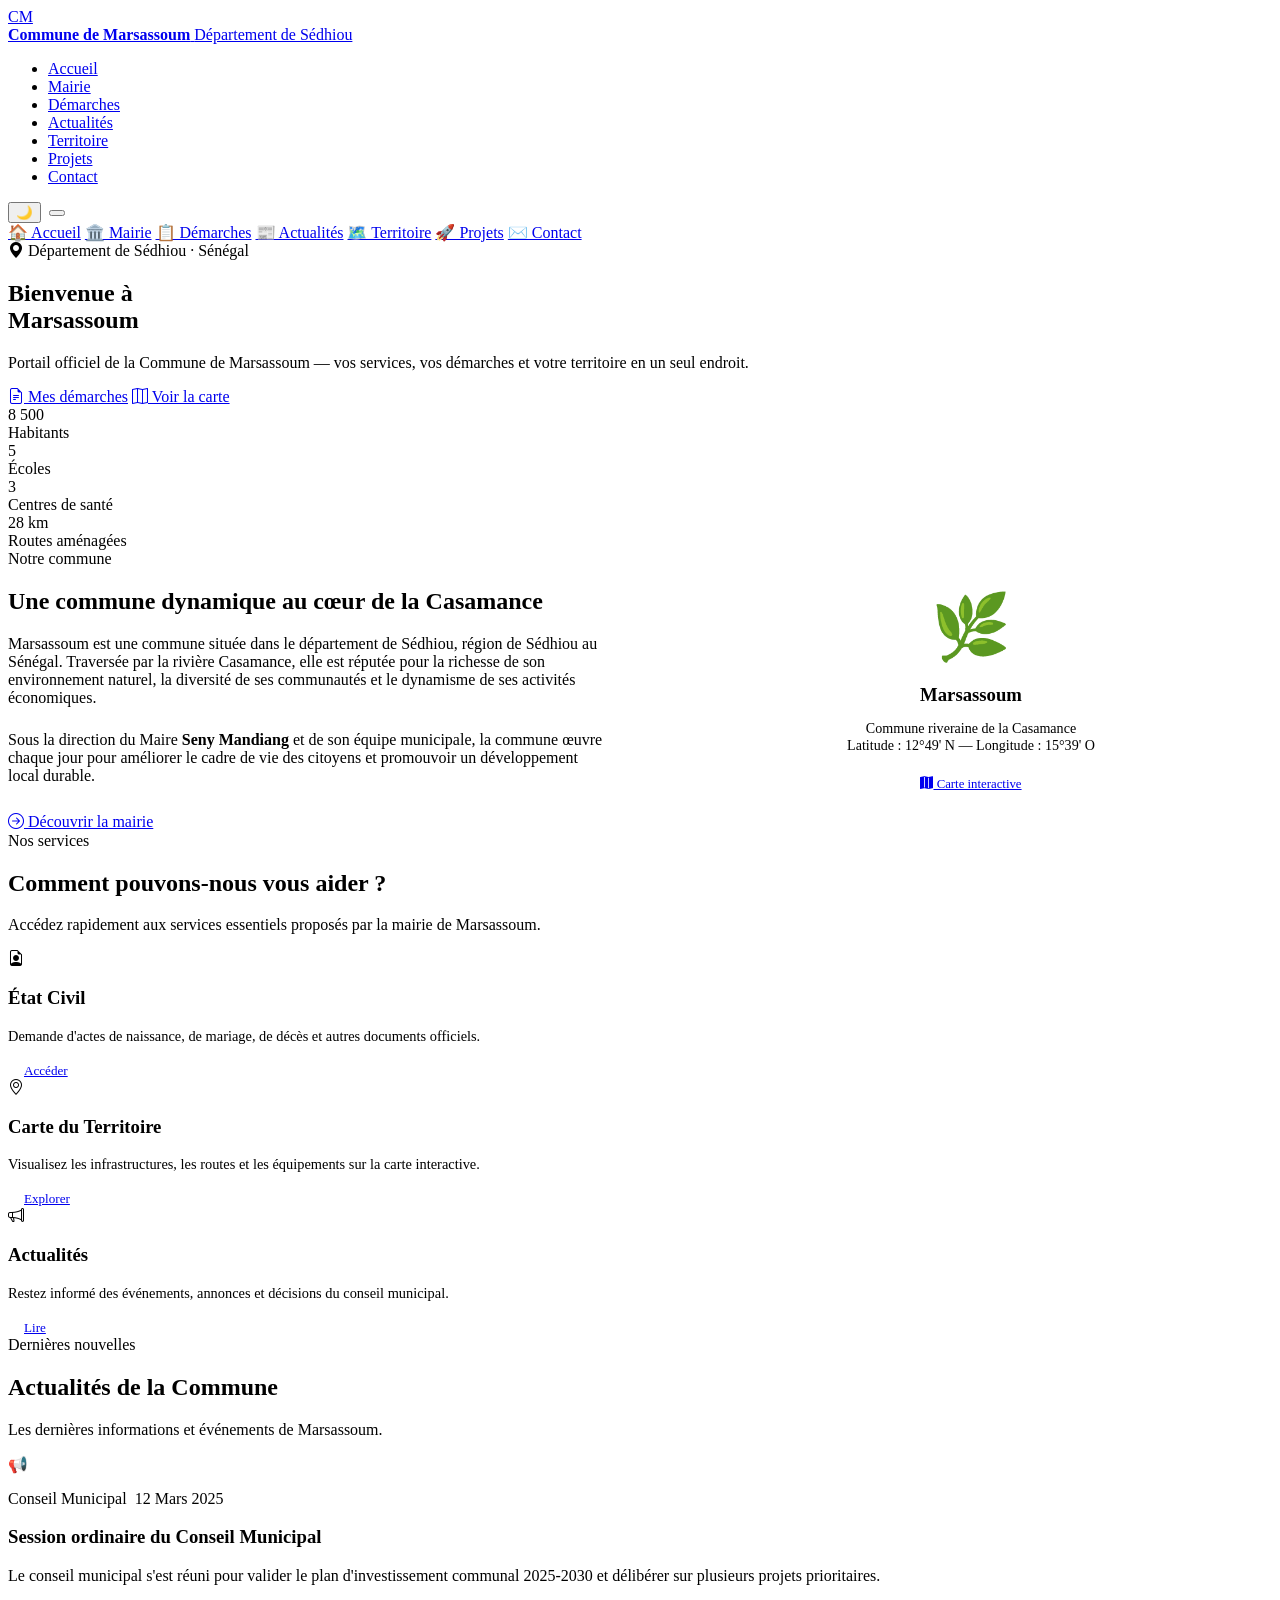
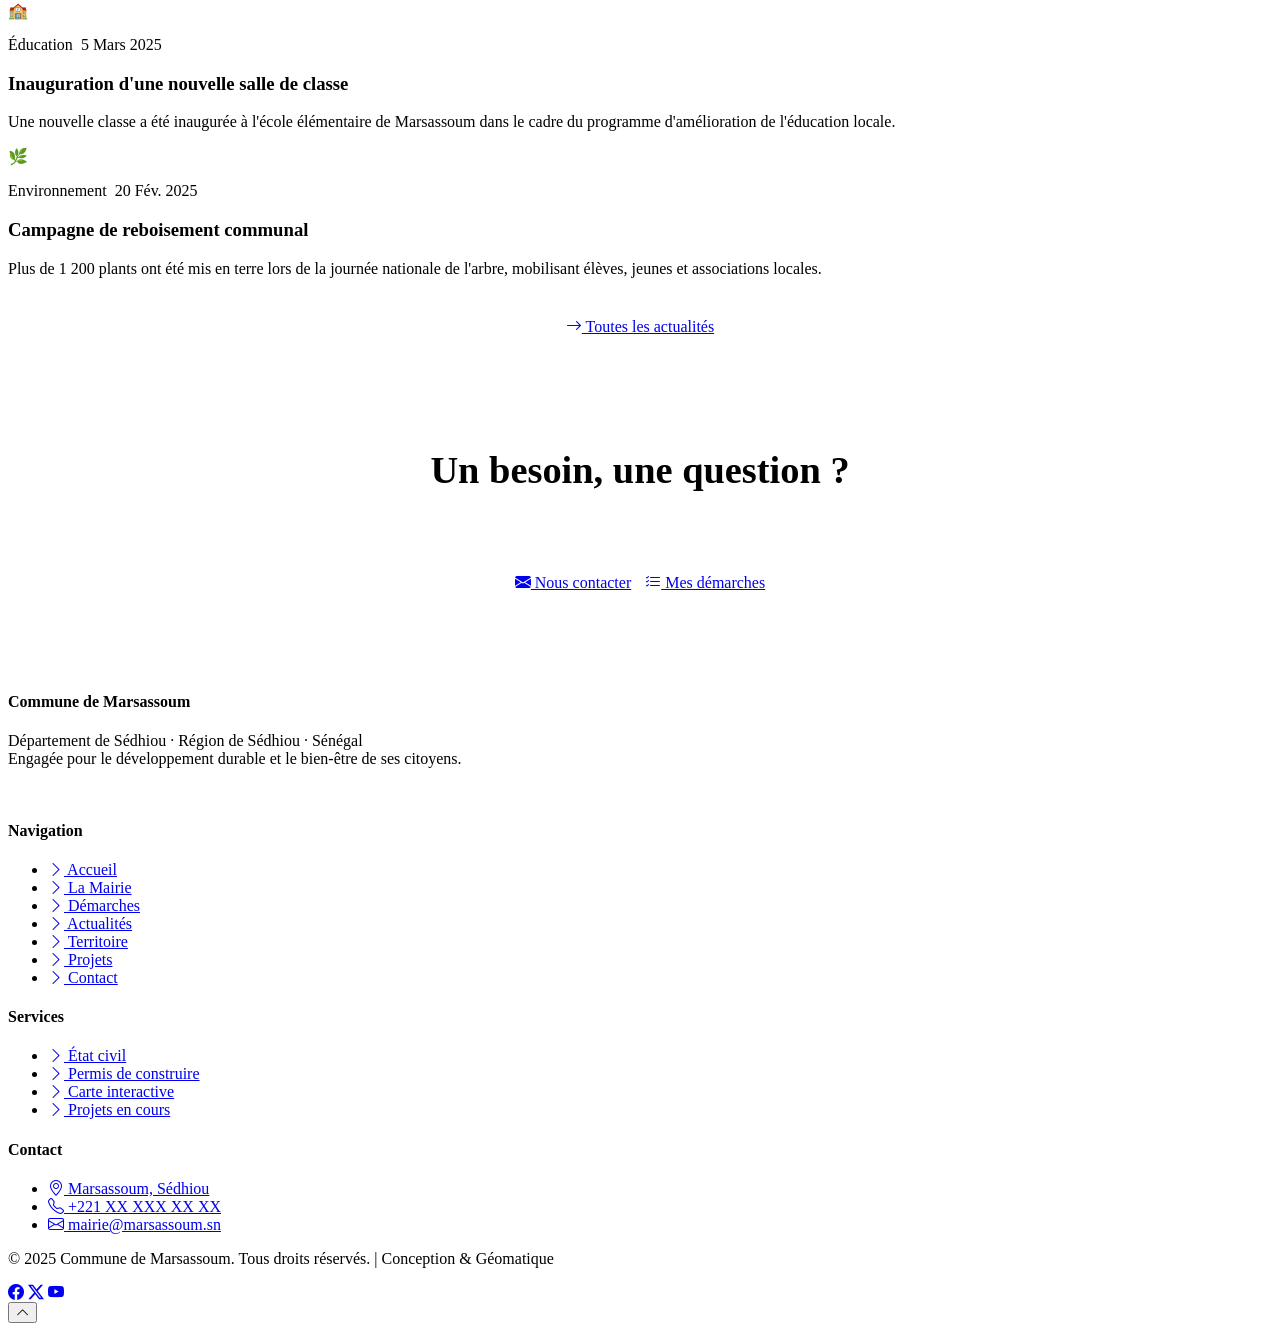
==== index.html @ c5faf65b "Add files via upload" ====
<!DOCTYPE html>
<html lang="fr" data-theme="light">
<head>
  <meta charset="UTF-8" />
  <meta name="viewport" content="width=device-width, initial-scale=1.0" />
  <meta name="description" content="Site officiel de la Commune de Marsassoum — Département de Sédhiou, Sénégal." />
  <title>Accueil — Commune de Marsassoum</title>

  <!-- Google Fonts -->
  <link rel="preconnect" href="https://fonts.googleapis.com" />
  <link rel="preconnect" href="https://fonts.gstatic.com" crossorigin />
  <link href="https://fonts.googleapis.com/css2?family=Playfair+Display:wght@400;700&family=Raleway:wght@400;600;700&family=Source+Serif+4:wght@400;600&display=swap" rel="stylesheet" />

  <!-- Bootstrap Icons -->
  <link href="https://cdn.jsdelivr.net/npm/bootstrap-icons@1.11.3/font/bootstrap-icons.min.css" rel="stylesheet" />

  <!-- Style principal -->
  <link rel="stylesheet" href="css/style.css" />
</head>
<body>

  <!-- ═══════════════ NAVBAR ═══════════════ -->
  <nav id="navbar">
    <div class="nav-inner">
      <!-- Logo -->
      <a href="index.html" class="nav-logo">
        <div class="logo-badge">CM</div>
        <div class="logo-text">
          <strong>Commune de Marsassoum</strong>
          <span>Département de Sédhiou</span>
        </div>
      </a>

      <!-- Liens desktop -->
      <ul class="nav-links">
        <li><a href="index.html">Accueil</a></li>
        <li><a href="mairie.html">Mairie</a></li>
        <li><a href="demarches.html">Démarches</a></li>
        <li><a href="actualites.html">Actualités</a></li>
        <li><a href="territoire.html">Territoire</a></li>
        <li><a href="projets.html">Projets</a></li>
        <li><a href="contact.html">Contact</a></li>
      </ul>

      <!-- Bouton dark mode + hamburger -->
      <div style="display:flex;align-items:center;gap:8px;">
        <button class="btn-darkmode" id="btn-darkmode" onclick="toggleDarkMode()" title="Mode sombre / clair">🌙</button>
        <button class="btn-hamburger" id="btn-hamburger" aria-label="Menu">
          <span></span><span></span><span></span>
        </button>
      </div>
    </div>

    <!-- Menu mobile -->
    <div class="nav-mobile" id="nav-mobile">
      <a href="index.html">🏠 Accueil</a>
      <a href="mairie.html">🏛️ Mairie</a>
      <a href="demarches.html">📋 Démarches</a>
      <a href="actualites.html">📰 Actualités</a>
      <a href="territoire.html">🗺️ Territoire</a>
      <a href="projets.html">🚀 Projets</a>
      <a href="contact.html">✉️ Contact</a>
    </div>
  </nav>
  <!-- ═══════════ FIN NAVBAR ═══════════ -->

  <main class="page-content">

    <!-- ═══════════════ HERO ═══════════════ -->
    <section class="hero">
      <div class="hero-bg"></div>
      <div class="hero-pattern"></div>
      <div class="hero-content container">
        <div class="hero-badge">
          <i class="bi bi-geo-alt-fill"></i> Département de Sédhiou · Sénégal
        </div>
        <h1>Bienvenue à<br>Marsassoum</h1>
        <p class="hero-subtitle">
          Portail officiel de la Commune de Marsassoum — vos services, vos démarches et votre territoire en un seul endroit.
        </p>
        <div class="hero-btns">
          <a href="demarches.html" class="btn-primary"><i class="bi bi-file-earmark-text"></i> Mes démarches</a>
          <a href="territoire.html" class="btn-secondary"><i class="bi bi-map"></i> Voir la carte</a>
        </div>
      </div>
    </section>

    <!-- ═══════════════ STATISTIQUES ═══════════════ -->
    <section class="section">
      <div class="container">
        <div class="grid-4">
          <div class="stat-bloc fade-in" data-delay="0">
            <div class="chiffre" data-cible="8500" data-suffix="">8 500</div>
            <div class="label">Habitants</div>
          </div>
          <div class="stat-bloc fade-in" data-delay="100">
            <div class="chiffre" data-cible="5" data-suffix="">5</div>
            <div class="label">Écoles</div>
          </div>
          <div class="stat-bloc fade-in" data-delay="200">
            <div class="chiffre" data-cible="3" data-suffix="">3</div>
            <div class="label">Centres de santé</div>
          </div>
          <div class="stat-bloc fade-in" data-delay="300">
            <div class="chiffre" data-cible="28" data-suffix=" km">28 km</div>
            <div class="label">Routes aménagées</div>
          </div>
        </div>
      </div>
    </section>

    <!-- ═══════════════ PRÉSENTATION ═══════════════ -->
    <section class="section section-alt">
      <div class="container">
        <div style="display:grid;grid-template-columns:1fr 1fr;gap:60px;align-items:center;">
          <div class="fade-left">
            <span class="section-eyebrow">Notre commune</span>
            <h2>Une commune dynamique au cœur de la Casamance</h2>
            <p style="color:var(--texte-secondaire);margin:16px 0 24px;">
              Marsassoum est une commune située dans le département de Sédhiou, région de Sédhiou au Sénégal. 
              Traversée par la rivière Casamance, elle est réputée pour la richesse de son environnement naturel, 
              la diversité de ses communautés et le dynamisme de ses activités économiques.
            </p>
            <p style="color:var(--texte-secondaire);margin-bottom:28px;">
              Sous la direction du Maire <strong>Seny Mandiang</strong> et de son équipe municipale, 
              la commune œuvre chaque jour pour améliorer le cadre de vie des citoyens et promouvoir un développement local durable.
            </p>
            <a href="mairie.html" class="btn-vert"><i class="bi bi-arrow-right-circle"></i> Découvrir la mairie</a>
          </div>
          <div class="fade-right">
            <!-- Carte visuelle stylisée -->
            <div style="
              background: linear-gradient(135deg, var(--bleu-clair) 0%, var(--vert-clair) 100%);
              border-radius: 20px;
              padding: 40px;
              text-align: center;
              border: 1px solid var(--border-color);
              box-shadow: var(--ombre-carte);
            ">
              <div style="font-size:4rem;margin-bottom:16px;">🌿</div>
              <h3 style="color:var(--bleu-primaire);margin-bottom:8px;">Marsassoum</h3>
              <p style="font-size:.88rem;color:var(--texte-secondaire);margin-bottom:20px;">
                Commune riveraine de la Casamance<br>
                Latitude : 12°49' N — Longitude : 15°39' O
              </p>
              <a href="territoire.html" class="btn-primary" style="font-size:.8rem;padding:9px 18px;">
                <i class="bi bi-map-fill"></i> Carte interactive
              </a>
            </div>
          </div>
        </div>
      </div>
    </section>

    <!-- ═══════════════ SERVICES ═══════════════ -->
    <section class="section">
      <div class="container">
        <div class="section-header fade-in">
          <span class="section-eyebrow">Nos services</span>
          <h2>Comment pouvons-nous vous aider ?</h2>
          <p>Accédez rapidement aux services essentiels proposés par la mairie de Marsassoum.</p>
        </div>

        <div class="grid-3">
          <div class="card fade-in" data-delay="0">
            <div class="card-body">
              <div class="card-icon bleu"><i class="bi bi-file-earmark-person"></i></div>
              <h3>État Civil</h3>
              <p style="color:var(--texte-secondaire);margin:10px 0 16px;font-size:.9rem;">
                Demande d'actes de naissance, de mariage, de décès et autres documents officiels.
              </p>
              <a href="demarches.html" class="btn-vert" style="font-size:.82rem;padding:8px 16px;">Accéder</a>
            </div>
          </div>

          <div class="card fade-in" data-delay="100">
            <div class="card-body">
              <div class="card-icon vert"><i class="bi bi-geo-alt"></i></div>
              <h3>Carte du Territoire</h3>
              <p style="color:var(--texte-secondaire);margin:10px 0 16px;font-size:.9rem;">
                Visualisez les infrastructures, les routes et les équipements sur la carte interactive.
              </p>
              <a href="territoire.html" class="btn-vert" style="font-size:.82rem;padding:8px 16px;">Explorer</a>
            </div>
          </div>

          <div class="card fade-in" data-delay="200">
            <div class="card-body">
              <div class="card-icon or"><i class="bi bi-megaphone"></i></div>
              <h3>Actualités</h3>
              <p style="color:var(--texte-secondaire);margin:10px 0 16px;font-size:.9rem;">
                Restez informé des événements, annonces et décisions du conseil municipal.
              </p>
              <a href="actualites.html" class="btn-vert" style="font-size:.82rem;padding:8px 16px;">Lire</a>
            </div>
          </div>
        </div>
      </div>
    </section>

    <!-- ═══════════════ ACTUALITÉS RÉCENTES ═══════════════ -->
    <section class="section section-alt">
      <div class="container">
        <div class="section-header fade-in">
          <span class="section-eyebrow">Dernières nouvelles</span>
          <h2>Actualités de la Commune</h2>
          <p>Les dernières informations et événements de Marsassoum.</p>
        </div>

        <div class="grid-3">
          <!-- Carte actu 1 -->
          <div class="card actu-card fade-in" data-delay="0">
            <div class="actu-img-placeholder">📢</div>
            <div class="card-body">
              <p class="actu-meta"><span>Conseil Municipal</span> &nbsp;12 Mars 2025</p>
              <h3>Session ordinaire du Conseil Municipal</h3>
              <p>Le conseil municipal s'est réuni pour valider le plan d'investissement communal 2025-2030 et délibérer sur plusieurs projets prioritaires.</p>
            </div>
          </div>

          <!-- Carte actu 2 -->
          <div class="card actu-card fade-in" data-delay="100">
            <div class="actu-img-placeholder">🏫</div>
            <div class="card-body">
              <p class="actu-meta"><span>Éducation</span> &nbsp;5 Mars 2025</p>
              <h3>Inauguration d'une nouvelle salle de classe</h3>
              <p>Une nouvelle classe a été inaugurée à l'école élémentaire de Marsassoum dans le cadre du programme d'amélioration de l'éducation locale.</p>
            </div>
          </div>

          <!-- Carte actu 3 -->
          <div class="card actu-card fade-in" data-delay="200">
            <div class="actu-img-placeholder">🌿</div>
            <div class="card-body">
              <p class="actu-meta"><span>Environnement</span> &nbsp;20 Fév. 2025</p>
              <h3>Campagne de reboisement communal</h3>
              <p>Plus de 1 200 plants ont été mis en terre lors de la journée nationale de l'arbre, mobilisant élèves, jeunes et associations locales.</p>
            </div>
          </div>
        </div>

        <div style="text-align:center;margin-top:40px;">
          <a href="actualites.html" class="btn-primary"><i class="bi bi-arrow-right"></i> Toutes les actualités</a>
        </div>
      </div>
    </section>

    <!-- ═══════════════ APPEL À L'ACTION ═══════════════ -->
    <section class="section" style="background:linear-gradient(135deg,var(--bleu-primaire),var(--bleu-secondaire));color:var(--blanc);padding:80px 0;">
      <div class="container" style="text-align:center;">
        <div class="fade-in">
          <h2 style="color:var(--blanc);font-size:clamp(1.6rem,3vw,2.4rem);margin-bottom:14px;">Un besoin, une question ?</h2>
          <p style="color:rgba(255,255,255,.8);max-width:520px;margin:0 auto 32px;">
            Notre équipe municipale est disponible pour répondre à vos questions et vous accompagner dans vos démarches.
          </p>
          <div style="display:flex;gap:14px;justify-content:center;flex-wrap:wrap;">
            <a href="contact.html" class="btn-primary"><i class="bi bi-envelope-fill"></i> Nous contacter</a>
            <a href="demarches.html" class="btn-secondary"><i class="bi bi-list-check"></i> Mes démarches</a>
          </div>
        </div>
      </div>
    </section>

  </main>

  <!-- ═══════════════ FOOTER ═══════════════ -->
  <footer>
    <div class="container">
      <div class="footer-grid">
        <div class="footer-col">
          <h4>Commune de Marsassoum</h4>
          <p>Département de Sédhiou · Région de Sédhiou · Sénégal<br>
          Engagée pour le développement durable et le bien-être de ses citoyens.</p>
          <div style="margin-top:16px;">
            <p style="font-size:.82rem;color:rgba(255,255,255,.5);">Maire : Seny Mandiang</p>
          </div>
        </div>
        <div class="footer-col">
          <h4>Navigation</h4>
          <ul>
            <li><a href="index.html"><i class="bi bi-chevron-right"></i> Accueil</a></li>
            <li><a href="mairie.html"><i class="bi bi-chevron-right"></i> La Mairie</a></li>
            <li><a href="demarches.html"><i class="bi bi-chevron-right"></i> Démarches</a></li>
            <li><a href="actualites.html"><i class="bi bi-chevron-right"></i> Actualités</a></li>
            <li><a href="territoire.html"><i class="bi bi-chevron-right"></i> Territoire</a></li>
            <li><a href="projets.html"><i class="bi bi-chevron-right"></i> Projets</a></li>
            <li><a href="contact.html"><i class="bi bi-chevron-right"></i> Contact</a></li>
          </ul>
        </div>
        <div class="footer-col">
          <h4>Services</h4>
          <ul>
            <li><a href="demarches.html"><i class="bi bi-chevron-right"></i> État civil</a></li>
            <li><a href="demarches.html"><i class="bi bi-chevron-right"></i> Permis de construire</a></li>
            <li><a href="territoire.html"><i class="bi bi-chevron-right"></i> Carte interactive</a></li>
            <li><a href="projets.html"><i class="bi bi-chevron-right"></i> Projets en cours</a></li>
          </ul>
        </div>
        <div class="footer-col">
          <h4>Contact</h4>
          <ul>
            <li><a href="#"><i class="bi bi-geo-alt"></i> Marsassoum, Sédhiou</a></li>
            <li><a href="tel:+221000000000"><i class="bi bi-telephone"></i> +221 XX XXX XX XX</a></li>
            <li><a href="mailto:mairie@marsassoum.sn"><i class="bi bi-envelope"></i> mairie@marsassoum.sn</a></li>
          </ul>
        </div>
      </div>

      <div class="footer-bottom">
        <p>© 2025 Commune de Marsassoum. Tous droits réservés. | Conception & Géomatique</p>
        <div class="footer-socials">
          <a href="#" title="Facebook"><i class="bi bi-facebook"></i></a>
          <a href="#" title="Twitter"><i class="bi bi-twitter-x"></i></a>
          <a href="#" title="YouTube"><i class="bi bi-youtube"></i></a>
        </div>
      </div>
    </div>
  </footer>

  <!-- Bouton retour en haut -->
  <button id="btn-top" title="Retour en haut">
    <i class="bi bi-chevron-up"></i>
  </button>

  <!-- Script principal -->
  <script src="js/script.js"></script>
</body>
</html>
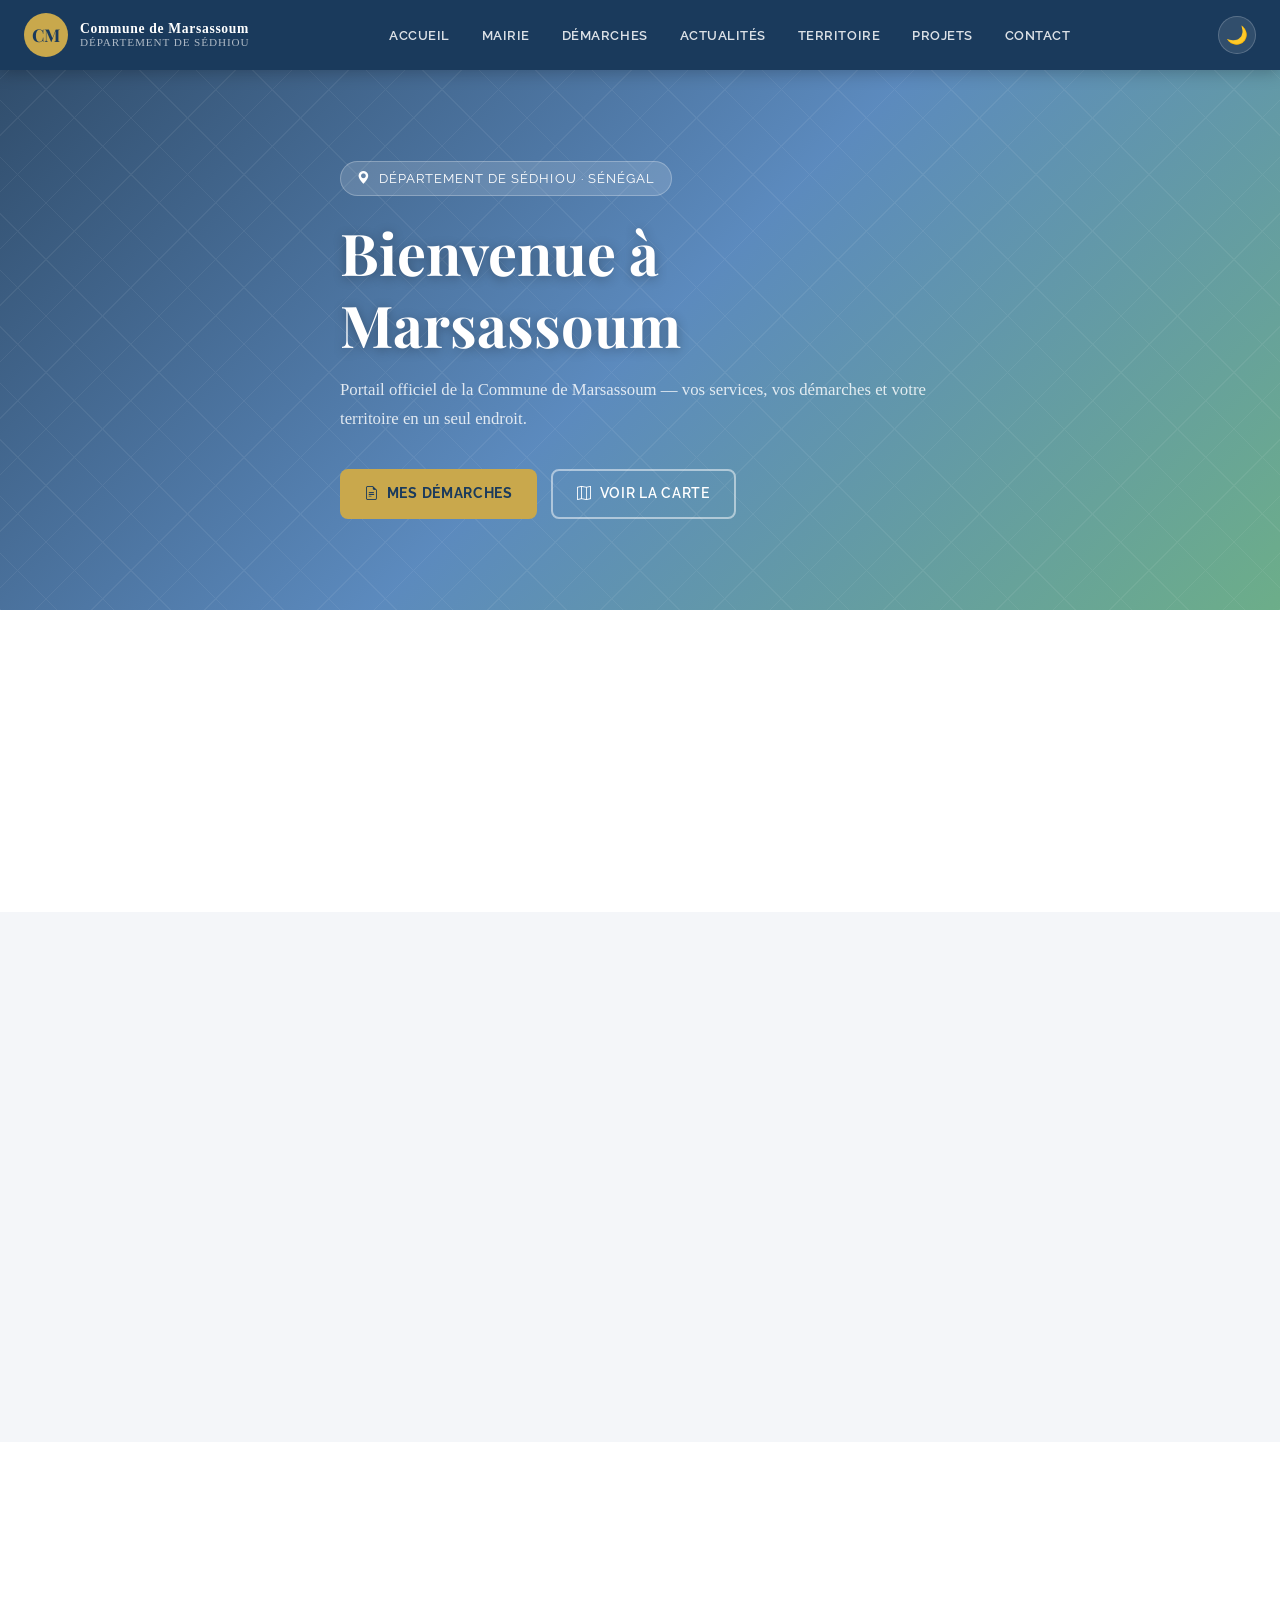
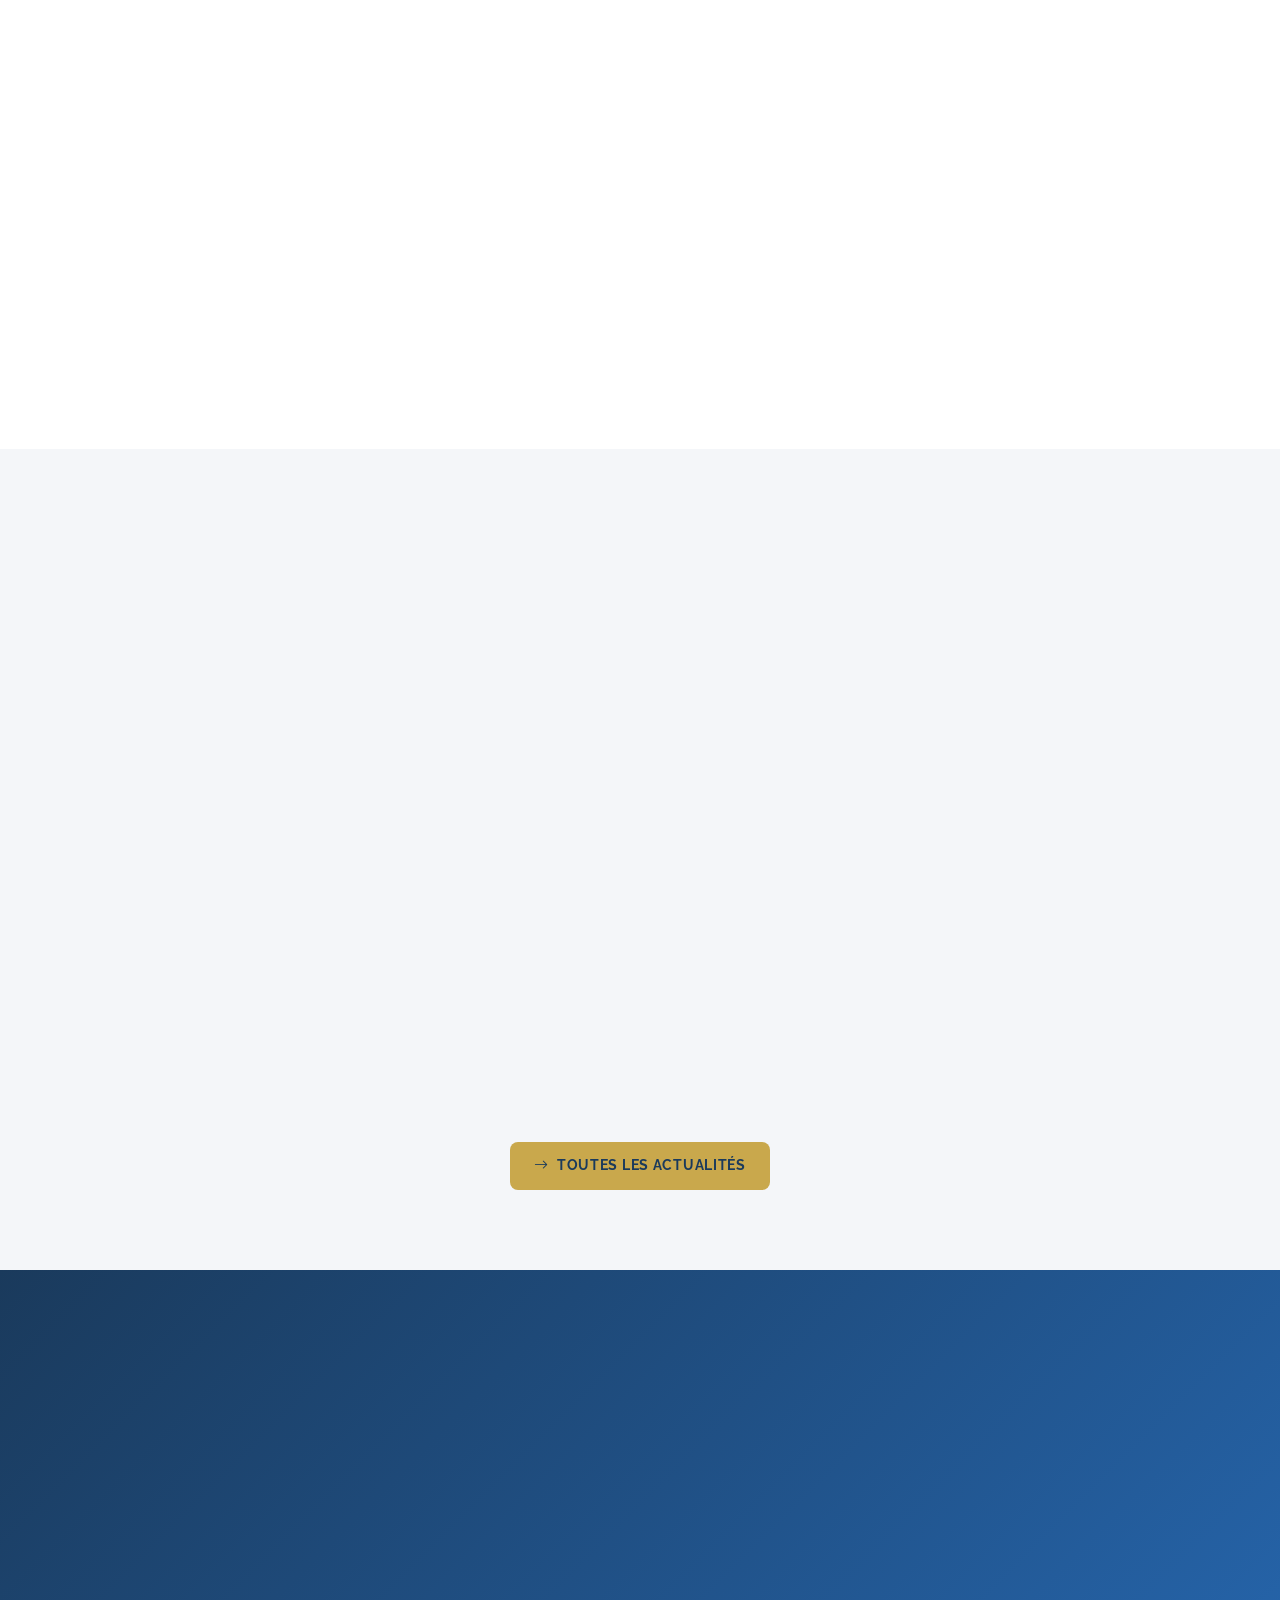
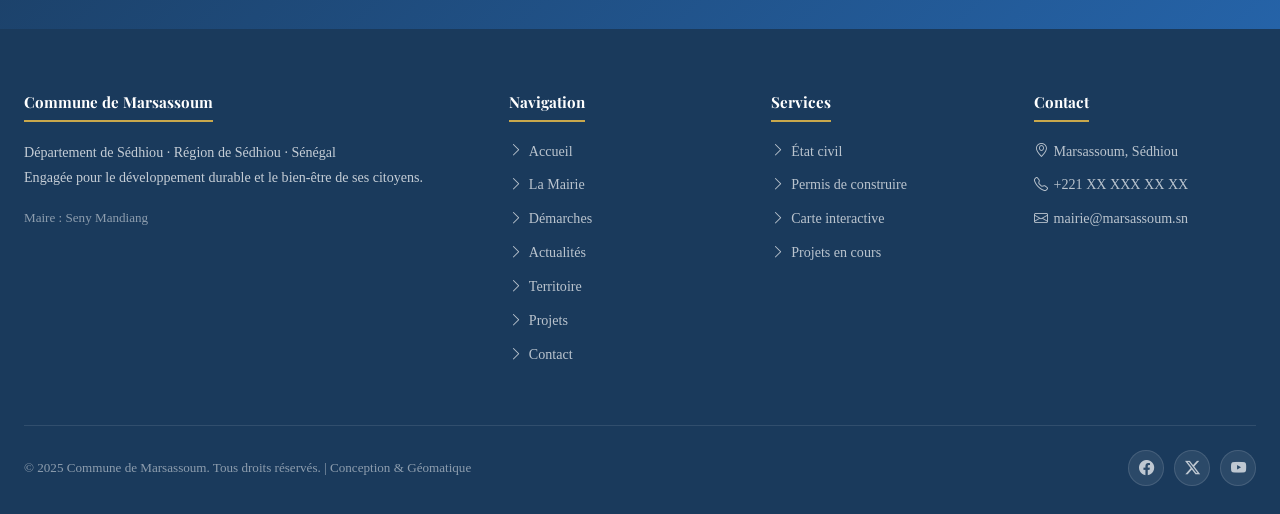
==== commit 30c10ea7: "Update stylesheet link path in index.html" ====
--- a/index.html
+++ b/index.html
@@ -15,7 +15,7 @@
   <link href="https://cdn.jsdelivr.net/npm/bootstrap-icons@1.11.3/font/bootstrap-icons.min.css" rel="stylesheet" />
 
   <!-- Style principal -->
-  <link rel="stylesheet" href="css/style.css" />
+  <link rel="stylesheet" href="style.css" />
 </head>
 <body>
 
--- a/style.css
+++ b/style.css
@@ -0,0 +1,754 @@
+/* ============================================================
+   COMMUNE DE MARSASSOUM — Feuille de style principale
+   style.css
+   ============================================================ */
+
+/* ── Variables CSS ── */
+:root {
+  --bleu-primaire:   #1a3a5c;
+  --bleu-secondaire: #2563a8;
+  --bleu-clair:      #e8f0fb;
+  --vert-accent:     #2e8b57;
+  --vert-clair:      #e6f4ec;
+  --blanc:           #ffffff;
+  --gris-clair:      #f4f6f9;
+  --gris-texte:      #555e6d;
+  --noir:            #1c2333;
+  --or-accent:       #c9a84c;
+
+  --ombre-carte:     0 4px 20px rgba(26,58,92,.12);
+  --ombre-survol:    0 8px 32px rgba(26,58,92,.22);
+  --rayon:           12px;
+  --transition:      .3s ease;
+
+  /* Dark mode */
+  --bg-page:         var(--blanc);
+  --bg-section-alt:  var(--gris-clair);
+  --texte-principal: var(--noir);
+  --texte-secondaire:var(--gris-texte);
+  --navbar-bg:       var(--bleu-primaire);
+  --carte-bg:        var(--blanc);
+  --footer-bg:       var(--bleu-primaire);
+  --border-color:    #dde3ec;
+}
+
+[data-theme="dark"] {
+  --bg-page:         #0f1923;
+  --bg-section-alt:  #162032;
+  --texte-principal: #e8edf5;
+  --texte-secondaire:#96a3b8;
+  --navbar-bg:       #0a1525;
+  --carte-bg:        #1b2a3f;
+  --footer-bg:       #0a1525;
+  --border-color:    #253348;
+  --bleu-clair:      #1b2a3f;
+  --vert-clair:      #1a2e23;
+  --gris-clair:      #162032;
+}
+
+/* ── Reset & Base ── */
+*, *::before, *::after { box-sizing: border-box; margin: 0; padding: 0; }
+
+html { scroll-behavior: smooth; font-size: 16px; }
+
+body {
+  font-family: 'Source Serif 4', Georgia, serif;
+  background: var(--bg-page);
+  color: var(--texte-principal);
+  transition: background var(--transition), color var(--transition);
+  line-height: 1.7;
+}
+
+h1, h2, h3, h4, h5 {
+  font-family: 'Playfair Display', 'Times New Roman', serif;
+  font-weight: 700;
+  line-height: 1.25;
+  color: var(--texte-principal);
+}
+
+a { text-decoration: none; color: inherit; transition: color var(--transition); }
+img { max-width: 100%; display: block; }
+
+/* ── NAVBAR ── */
+#navbar {
+  position: fixed;
+  top: 0; left: 0; right: 0;
+  z-index: 1000;
+  background: var(--navbar-bg);
+  box-shadow: 0 2px 16px rgba(0,0,0,.25);
+  transition: background var(--transition);
+}
+
+.nav-inner {
+  max-width: 1280px;
+  margin: 0 auto;
+  padding: 0 24px;
+  display: flex;
+  align-items: center;
+  justify-content: space-between;
+  height: 70px;
+}
+
+/* Logo */
+.nav-logo {
+  display: flex;
+  align-items: center;
+  gap: 12px;
+  text-decoration: none;
+  color: var(--blanc);
+}
+
+.logo-badge {
+  width: 44px; height: 44px;
+  border-radius: 50%;
+  background: var(--or-accent);
+  display: flex; align-items: center; justify-content: center;
+  font-family: 'Playfair Display', serif;
+  font-size: 1.1rem;
+  font-weight: 700;
+  color: var(--bleu-primaire);
+  flex-shrink: 0;
+}
+
+.logo-text { display: flex; flex-direction: column; line-height: 1.15; }
+.logo-text strong { font-size: .85rem; font-weight: 700; color: var(--blanc); letter-spacing: .05em; }
+.logo-text span   { font-size: .7rem;  color: rgba(255,255,255,.65); letter-spacing: .08em; text-transform: uppercase; }
+
+/* Menu Links */
+.nav-links {
+  display: flex;
+  list-style: none;
+  gap: 4px;
+  align-items: center;
+}
+
+.nav-links a {
+  color: rgba(255,255,255,.85);
+  font-family: 'Raleway', sans-serif;
+  font-size: .82rem;
+  font-weight: 600;
+  letter-spacing: .04em;
+  text-transform: uppercase;
+  padding: 8px 14px;
+  border-radius: 6px;
+  transition: background var(--transition), color var(--transition);
+}
+
+.nav-links a:hover,
+.nav-links a.active {
+  background: rgba(255,255,255,.12);
+  color: var(--blanc);
+}
+
+.nav-links a.active { border-bottom: 2px solid var(--or-accent); }
+
+/* Dark mode toggle */
+.btn-darkmode {
+  background: rgba(255,255,255,.1);
+  border: 1px solid rgba(255,255,255,.2);
+  color: var(--blanc);
+  width: 38px; height: 38px;
+  border-radius: 50%;
+  display: flex; align-items: center; justify-content: center;
+  cursor: pointer;
+  font-size: 1.1rem;
+  transition: background var(--transition);
+  margin-left: 8px;
+}
+.btn-darkmode:hover { background: rgba(255,255,255,.2); }
+
+/* Hamburger */
+.btn-hamburger {
+  display: none;
+  flex-direction: column;
+  gap: 5px;
+  cursor: pointer;
+  background: none;
+  border: none;
+  padding: 4px;
+}
+.btn-hamburger span {
+  display: block;
+  width: 26px; height: 2px;
+  background: var(--blanc);
+  border-radius: 2px;
+  transition: transform var(--transition), opacity var(--transition);
+}
+.btn-hamburger.open span:nth-child(1) { transform: translateY(7px) rotate(45deg); }
+.btn-hamburger.open span:nth-child(2) { opacity: 0; }
+.btn-hamburger.open span:nth-child(3) { transform: translateY(-7px) rotate(-45deg); }
+
+/* Mobile menu */
+.nav-mobile {
+  display: none;
+  flex-direction: column;
+  background: var(--navbar-bg);
+  padding: 12px 24px 20px;
+  border-top: 1px solid rgba(255,255,255,.1);
+}
+.nav-mobile.show { display: flex; }
+.nav-mobile a {
+  color: rgba(255,255,255,.85);
+  font-family: 'Raleway', sans-serif;
+  font-size: .9rem;
+  font-weight: 600;
+  padding: 10px 0;
+  border-bottom: 1px solid rgba(255,255,255,.06);
+  transition: color var(--transition);
+}
+.nav-mobile a:hover { color: var(--or-accent); }
+
+/* ── PAGE OFFSET (sous navbar fixe) ── */
+.page-content { padding-top: 70px; }
+
+/* ── HERO ── */
+.hero {
+  position: relative;
+  min-height: 540px;
+  display: flex;
+  align-items: center;
+  overflow: hidden;
+}
+
+.hero-bg {
+  position: absolute;
+  inset: 0;
+  background:
+    linear-gradient(135deg, rgba(26,58,92,.90) 0%, rgba(37,99,168,.75) 50%, rgba(46,139,87,.70) 100%),
+    url('assets/images/hero-bg.jpg') center/cover no-repeat;
+}
+
+.hero-pattern {
+  position: absolute;
+  inset: 0;
+  opacity: .06;
+  background-image:
+    repeating-linear-gradient(45deg, var(--blanc) 0 1px, transparent 1px 40px),
+    repeating-linear-gradient(-45deg, var(--blanc) 0 1px, transparent 1px 40px);
+}
+
+.hero-content {
+  position: relative;
+  z-index: 1;
+  max-width: 1280px;
+  margin: 0 auto;
+  padding: 80px 24px;
+  color: var(--blanc);
+}
+
+.hero-badge {
+  display: inline-flex;
+  align-items: center;
+  gap: 8px;
+  background: rgba(255,255,255,.15);
+  border: 1px solid rgba(255,255,255,.25);
+  border-radius: 50px;
+  padding: 6px 16px;
+  font-size: .8rem;
+  letter-spacing: .08em;
+  text-transform: uppercase;
+  margin-bottom: 20px;
+  font-family: 'Raleway', sans-serif;
+}
+
+.hero h1 {
+  font-size: clamp(2rem, 5vw, 3.6rem);
+  color: var(--blanc);
+  margin-bottom: 16px;
+  text-shadow: 0 2px 12px rgba(0,0,0,.3);
+}
+
+.hero-subtitle {
+  font-size: 1.05rem;
+  color: rgba(255,255,255,.82);
+  max-width: 600px;
+  margin-bottom: 36px;
+}
+
+.hero-btns { display: flex; gap: 14px; flex-wrap: wrap; }
+
+/* ── BOUTONS ── */
+.btn-primary {
+  display: inline-flex;
+  align-items: center;
+  gap: 8px;
+  background: var(--or-accent);
+  color: var(--bleu-primaire);
+  font-family: 'Raleway', sans-serif;
+  font-weight: 700;
+  font-size: .88rem;
+  letter-spacing: .05em;
+  text-transform: uppercase;
+  padding: 12px 24px;
+  border-radius: 8px;
+  border: none;
+  cursor: pointer;
+  transition: transform var(--transition), box-shadow var(--transition), background var(--transition);
+}
+.btn-primary:hover { transform: translateY(-2px); box-shadow: 0 6px 20px rgba(201,168,76,.4); background: #d4a944; color: var(--bleu-primaire); }
+
+.btn-secondary {
+  display: inline-flex;
+  align-items: center;
+  gap: 8px;
+  background: transparent;
+  color: var(--blanc);
+  font-family: 'Raleway', sans-serif;
+  font-weight: 600;
+  font-size: .88rem;
+  letter-spacing: .05em;
+  text-transform: uppercase;
+  padding: 11px 24px;
+  border-radius: 8px;
+  border: 2px solid rgba(255,255,255,.5);
+  cursor: pointer;
+  transition: background var(--transition), border-color var(--transition);
+}
+.btn-secondary:hover { background: rgba(255,255,255,.1); border-color: var(--blanc); color: var(--blanc); }
+
+.btn-vert {
+  display: inline-flex;
+  align-items: center;
+  gap: 8px;
+  background: var(--vert-accent);
+  color: var(--blanc);
+  font-family: 'Raleway', sans-serif;
+  font-weight: 700;
+  font-size: .88rem;
+  letter-spacing: .04em;
+  padding: 11px 22px;
+  border-radius: 8px;
+  border: none;
+  cursor: pointer;
+  transition: transform var(--transition), box-shadow var(--transition);
+}
+.btn-vert:hover { transform: translateY(-2px); box-shadow: 0 6px 20px rgba(46,139,87,.35); color: var(--blanc); }
+
+/* ── SECTION LAYOUT ── */
+.section { padding: 80px 0; }
+.section-alt { background: var(--bg-section-alt); }
+
+.container {
+  max-width: 1280px;
+  margin: 0 auto;
+  padding: 0 24px;
+}
+
+.section-header {
+  text-align: center;
+  margin-bottom: 56px;
+}
+.section-header h2 { font-size: clamp(1.6rem, 3vw, 2.4rem); margin-bottom: 12px; }
+.section-header p { color: var(--texte-secondaire); max-width: 580px; margin: 0 auto; }
+
+.section-eyebrow {
+  display: inline-block;
+  font-family: 'Raleway', sans-serif;
+  font-size: .75rem;
+  font-weight: 700;
+  letter-spacing: .12em;
+  text-transform: uppercase;
+  color: var(--vert-accent);
+  margin-bottom: 10px;
+}
+
+/* ── CARTES ── */
+.card {
+  background: var(--carte-bg);
+  border-radius: var(--rayon);
+  box-shadow: var(--ombre-carte);
+  transition: transform var(--transition), box-shadow var(--transition);
+  overflow: hidden;
+  border: 1px solid var(--border-color);
+}
+.card:hover { transform: translateY(-6px); box-shadow: var(--ombre-survol); }
+
+.card-body { padding: 28px; }
+.card-icon {
+  width: 56px; height: 56px;
+  border-radius: 14px;
+  display: flex; align-items: center; justify-content: center;
+  font-size: 1.5rem;
+  margin-bottom: 18px;
+}
+.card-icon.bleu { background: var(--bleu-clair); color: var(--bleu-secondaire); }
+.card-icon.vert  { background: var(--vert-clair); color: var(--vert-accent); }
+.card-icon.or    { background: #fdf3dc; color: var(--or-accent); }
+
+/* ── GRID ── */
+.grid-3 { display: grid; grid-template-columns: repeat(3,1fr); gap: 28px; }
+.grid-2 { display: grid; grid-template-columns: repeat(2,1fr); gap: 28px; }
+.grid-4 { display: grid; grid-template-columns: repeat(4,1fr); gap: 24px; }
+
+/* ── STATS ── */
+.stat-bloc {
+  text-align: center;
+  padding: 32px 20px;
+  background: var(--carte-bg);
+  border-radius: var(--rayon);
+  border: 1px solid var(--border-color);
+}
+.stat-bloc .chiffre {
+  font-family: 'Playfair Display', serif;
+  font-size: 2.8rem;
+  font-weight: 700;
+  color: var(--bleu-secondaire);
+  line-height: 1;
+  margin-bottom: 8px;
+}
+.stat-bloc .label { font-size: .85rem; color: var(--texte-secondaire); font-family: 'Raleway', sans-serif; text-transform: uppercase; letter-spacing: .06em; }
+
+/* ── ACTUALITES ── */
+.actu-card .actu-img {
+  width: 100%; height: 200px;
+  object-fit: cover;
+  background: linear-gradient(135deg, var(--bleu-clair), var(--vert-clair));
+}
+.actu-card .actu-img-placeholder {
+  width: 100%; height: 200px;
+  background: linear-gradient(135deg, var(--bleu-clair) 0%, var(--vert-clair) 100%);
+  display: flex; align-items: center; justify-content: center;
+  font-size: 2.5rem;
+  color: var(--bleu-secondaire);
+}
+.actu-meta { font-size: .78rem; color: var(--texte-secondaire); font-family: 'Raleway', sans-serif; margin-bottom: 10px; }
+.actu-meta span { background: var(--bleu-clair); color: var(--bleu-secondaire); padding: 2px 10px; border-radius: 50px; font-weight: 600; }
+.actu-card h3 { font-size: 1.05rem; margin-bottom: 8px; }
+.actu-card p  { font-size: .9rem; color: var(--texte-secondaire); }
+
+/* ── EQUIPE ── */
+.equipe-card {
+  text-align: center;
+  padding: 36px 24px;
+}
+.equipe-avatar {
+  width: 88px; height: 88px;
+  border-radius: 50%;
+  background: linear-gradient(135deg, var(--bleu-secondaire), var(--vert-accent));
+  display: flex; align-items: center; justify-content: center;
+  font-size: 2rem;
+  color: var(--blanc);
+  margin: 0 auto 18px;
+  border: 4px solid var(--or-accent);
+}
+.equipe-card h3 { font-size: 1.1rem; margin-bottom: 4px; }
+.equipe-card .role { font-size: .82rem; color: var(--vert-accent); font-family: 'Raleway', sans-serif; font-weight: 700; text-transform: uppercase; letter-spacing: .06em; }
+.equipe-card p { font-size: .88rem; color: var(--texte-secondaire); margin-top: 10px; }
+
+/* ── FORMULAIRES ── */
+.form-group { margin-bottom: 20px; }
+.form-group label {
+  display: block;
+  font-family: 'Raleway', sans-serif;
+  font-weight: 600;
+  font-size: .85rem;
+  margin-bottom: 6px;
+  color: var(--texte-principal);
+}
+.form-control {
+  width: 100%;
+  padding: 11px 16px;
+  border: 2px solid var(--border-color);
+  border-radius: 8px;
+  background: var(--bg-page);
+  color: var(--texte-principal);
+  font-family: 'Source Serif 4', serif;
+  font-size: .95rem;
+  transition: border-color var(--transition), box-shadow var(--transition);
+}
+.form-control:focus {
+  outline: none;
+  border-color: var(--bleu-secondaire);
+  box-shadow: 0 0 0 4px rgba(37,99,168,.12);
+}
+.form-control.erreur { border-color: #e53e3e; }
+.form-control.valide  { border-color: var(--vert-accent); }
+.msg-erreur { font-size: .78rem; color: #e53e3e; margin-top: 4px; display: none; font-family: 'Raleway', sans-serif; }
+.msg-erreur.visible { display: block; }
+textarea.form-control { resize: vertical; min-height: 130px; }
+
+/* ── CARTE LEAFLET (territoire) ── */
+#carte-territoire {
+  width: 100%;
+  height: 520px;
+  border-radius: var(--rayon);
+  box-shadow: var(--ombre-carte);
+  border: 1px solid var(--border-color);
+}
+
+.legende-carte {
+  background: var(--carte-bg);
+  border: 1px solid var(--border-color);
+  border-radius: var(--rayon);
+  padding: 20px 24px;
+  margin-top: 20px;
+}
+.legende-carte h4 { font-size: 1rem; margin-bottom: 14px; }
+.legende-item {
+  display: flex; align-items: center; gap: 10px;
+  margin-bottom: 10px;
+  font-size: .88rem;
+  color: var(--texte-secondaire);
+}
+.legende-dot {
+  width: 14px; height: 14px;
+  border-radius: 50%;
+  flex-shrink: 0;
+}
+
+/* ── PROJETS ── */
+.projet-card .projet-header {
+  background: linear-gradient(135deg, var(--bleu-secondaire), var(--bleu-primaire));
+  padding: 28px;
+  color: var(--blanc);
+}
+.projet-card .projet-header h3 { color: var(--blanc); margin-bottom: 8px; }
+.projet-card .projet-header p  { font-size: .88rem; opacity: .85; }
+.badge-statut {
+  display: inline-block;
+  font-family: 'Raleway', sans-serif;
+  font-size: .72rem;
+  font-weight: 700;
+  text-transform: uppercase;
+  letter-spacing: .06em;
+  padding: 3px 12px;
+  border-radius: 50px;
+  margin-bottom: 10px;
+}
+.badge-statut.en-cours  { background: rgba(46,139,87,.2); color: #2e8b57; }
+.badge-statut.planifie  { background: rgba(37,99,168,.15); color: var(--bleu-secondaire); }
+.badge-statut.termine   { background: rgba(201,168,76,.15); color: var(--or-accent); }
+.barre-progres-wrap { margin: 16px 0 6px; }
+.barre-label { display: flex; justify-content: space-between; font-size: .78rem; color: var(--texte-secondaire); margin-bottom: 6px; font-family: 'Raleway', sans-serif; }
+.barre-bg { height: 8px; background: var(--border-color); border-radius: 50px; overflow: hidden; }
+.barre-fg { height: 100%; border-radius: 50px; background: linear-gradient(90deg, var(--vert-accent), #3dbd7a); transition: width 1s ease; }
+
+/* ── DEMARCHES ── */
+.demarche-item {
+  display: flex;
+  align-items: flex-start;
+  gap: 18px;
+  padding: 24px;
+  background: var(--carte-bg);
+  border-radius: var(--rayon);
+  border: 1px solid var(--border-color);
+  transition: box-shadow var(--transition);
+}
+.demarche-item:hover { box-shadow: var(--ombre-survol); }
+.demarche-icone {
+  width: 50px; height: 50px;
+  border-radius: 12px;
+  background: var(--bleu-clair);
+  color: var(--bleu-secondaire);
+  display: flex; align-items: center; justify-content: center;
+  font-size: 1.4rem;
+  flex-shrink: 0;
+}
+.demarche-item h3 { font-size: 1rem; margin-bottom: 4px; }
+.demarche-item p  { font-size: .88rem; color: var(--texte-secondaire); }
+
+/* ── TIMELINE ── */
+.timeline { position: relative; padding-left: 36px; }
+.timeline::before {
+  content: '';
+  position: absolute;
+  left: 14px; top: 0; bottom: 0;
+  width: 2px;
+  background: linear-gradient(to bottom, var(--bleu-secondaire), var(--vert-accent));
+}
+.timeline-item { position: relative; margin-bottom: 36px; }
+.timeline-dot {
+  position: absolute;
+  left: -29px; top: 4px;
+  width: 14px; height: 14px;
+  border-radius: 50%;
+  background: var(--bleu-secondaire);
+  border: 3px solid var(--bg-page);
+  box-shadow: 0 0 0 2px var(--bleu-secondaire);
+}
+.timeline-date { font-size: .78rem; color: var(--texte-secondaire); font-family: 'Raleway', sans-serif; font-weight: 700; text-transform: uppercase; letter-spacing: .06em; margin-bottom: 4px; }
+.timeline-item h3 { font-size: 1rem; margin-bottom: 6px; }
+.timeline-item p  { font-size: .88rem; color: var(--texte-secondaire); }
+
+/* ── CONTACT ── */
+.info-contact {
+  display: flex;
+  align-items: flex-start;
+  gap: 16px;
+  padding: 20px 0;
+  border-bottom: 1px solid var(--border-color);
+}
+.info-contact:last-child { border-bottom: none; }
+.info-icone {
+  width: 44px; height: 44px;
+  border-radius: 10px;
+  background: var(--bleu-clair);
+  color: var(--bleu-secondaire);
+  display: flex; align-items: center; justify-content: center;
+  font-size: 1.2rem;
+  flex-shrink: 0;
+}
+.info-contact strong { display: block; font-size: .82rem; font-family: 'Raleway', sans-serif; text-transform: uppercase; letter-spacing: .05em; color: var(--texte-secondaire); margin-bottom: 2px; }
+.info-contact p { font-size: .95rem; color: var(--texte-principal); }
+
+/* ── PAGE HERO (pages intérieures) ── */
+.page-hero {
+  background: linear-gradient(135deg, var(--bleu-primaire) 0%, var(--bleu-secondaire) 60%, var(--vert-accent) 100%);
+  padding: 80px 0 60px;
+  color: var(--blanc);
+  position: relative;
+  overflow: hidden;
+}
+.page-hero::before {
+  content: '';
+  position: absolute;
+  inset: 0;
+  opacity: .05;
+  background-image: repeating-linear-gradient(45deg, var(--blanc) 0 1px, transparent 1px 30px);
+}
+.page-hero .container { position: relative; z-index: 1; }
+.page-hero h1 { color: var(--blanc); font-size: clamp(1.8rem, 4vw, 2.8rem); margin-bottom: 10px; }
+.page-hero p  { color: rgba(255,255,255,.8); font-size: 1rem; }
+.breadcrumb { display: flex; gap: 6px; align-items: center; font-family: 'Raleway', sans-serif; font-size: .8rem; color: rgba(255,255,255,.65); margin-bottom: 16px; }
+.breadcrumb a { color: rgba(255,255,255,.65); } .breadcrumb a:hover { color: var(--blanc); }
+.breadcrumb span { color: var(--or-accent); }
+
+/* ── FOOTER ── */
+footer {
+  background: var(--footer-bg);
+  color: rgba(255,255,255,.75);
+  padding: 60px 0 28px;
+}
+.footer-grid {
+  display: grid;
+  grid-template-columns: 2fr 1fr 1fr 1fr;
+  gap: 40px;
+  margin-bottom: 48px;
+}
+.footer-col h4 {
+  color: var(--blanc);
+  font-size: .95rem;
+  margin-bottom: 18px;
+  padding-bottom: 8px;
+  border-bottom: 2px solid var(--or-accent);
+  display: inline-block;
+}
+.footer-col p   { font-size: .88rem; line-height: 1.8; }
+.footer-col ul  { list-style: none; }
+.footer-col ul li { margin-bottom: 10px; }
+.footer-col ul li a {
+  color: rgba(255,255,255,.7);
+  font-size: .88rem;
+  transition: color var(--transition);
+  display: flex; align-items: center; gap: 6px;
+}
+.footer-col ul li a:hover { color: var(--or-accent); }
+.footer-bottom {
+  border-top: 1px solid rgba(255,255,255,.1);
+  padding-top: 24px;
+  display: flex; align-items: center; justify-content: space-between;
+  flex-wrap: wrap;
+  gap: 12px;
+  font-size: .82rem;
+}
+.footer-bottom p { color: rgba(255,255,255,.5); }
+.footer-socials { display: flex; gap: 10px; }
+.footer-socials a {
+  width: 36px; height: 36px;
+  border-radius: 50%;
+  background: rgba(255,255,255,.08);
+  border: 1px solid rgba(255,255,255,.12);
+  display: flex; align-items: center; justify-content: center;
+  font-size: .95rem;
+  color: rgba(255,255,255,.7);
+  transition: background var(--transition), color var(--transition);
+}
+.footer-socials a:hover { background: var(--or-accent); color: var(--bleu-primaire); }
+
+/* ── RETOUR EN HAUT ── */
+#btn-top {
+  position: fixed;
+  bottom: 28px; right: 28px;
+  width: 48px; height: 48px;
+  border-radius: 50%;
+  background: var(--bleu-secondaire);
+  color: var(--blanc);
+  border: none;
+  cursor: pointer;
+  font-size: 1.2rem;
+  display: flex; align-items: center; justify-content: center;
+  box-shadow: 0 4px 16px rgba(37,99,168,.4);
+  opacity: 0;
+  transform: translateY(12px);
+  transition: opacity var(--transition), transform var(--transition), background var(--transition);
+  z-index: 999;
+}
+#btn-top.visible { opacity: 1; transform: translateY(0); }
+#btn-top:hover { background: var(--bleu-primaire); }
+
+/* ── ANIMATIONS SCROLL ── */
+.fade-in {
+  opacity: 0;
+  transform: translateY(24px);
+  transition: opacity .65s ease, transform .65s ease;
+}
+.fade-in.visible { opacity: 1; transform: translateY(0); }
+
+.fade-left  { opacity: 0; transform: translateX(-24px); transition: opacity .65s ease, transform .65s ease; }
+.fade-right { opacity: 0; transform: translateX(24px);  transition: opacity .65s ease, transform .65s ease; }
+.fade-left.visible, .fade-right.visible { opacity: 1; transform: translateX(0); }
+
+/* ── ALERTE / FLASH ── */
+.alerte {
+  display: none;
+  padding: 16px 20px;
+  border-radius: 8px;
+  margin-top: 16px;
+  font-family: 'Raleway', sans-serif;
+  font-size: .9rem;
+  font-weight: 600;
+}
+.alerte.succes { background: var(--vert-clair); color: #1e6640; border: 1px solid #b7e0c5; display: block; }
+.alerte.echec  { background: #fde8e8; color: #c53030; border: 1px solid #f5c0c0; display: block; }
+
+/* ── RESPONSIVE ── */
+@media (max-width: 1024px) {
+  .grid-4 { grid-template-columns: repeat(2, 1fr); }
+  .footer-grid { grid-template-columns: 1fr 1fr; }
+}
+
+@media (max-width: 768px) {
+  .nav-links, .btn-darkmode { display: none; }
+  .btn-hamburger { display: flex; }
+
+  .grid-3, .grid-2, .grid-4 { grid-template-columns: 1fr; }
+  .footer-grid { grid-template-columns: 1fr; }
+  .footer-bottom { flex-direction: column; text-align: center; }
+  .section { padding: 56px 0; }
+  .hero-btns { flex-direction: column; }
+}
+
+@media (max-width: 480px) {
+  .hero { min-height: 440px; }
+  .hero-content { padding: 60px 20px; }
+}
+
+
+
+.equipe-avatar {
+  width: 80px;
+  height: 80px;
+  border-radius: 50%;
+  overflow: hidden;
+  margin: 0 auto 10px;
+  display: flex;
+  align-items: center;
+  justify-content: center;
+  background: #f0f0f0;
+}
+
+.equipe-avatar img {
+  width: 100%;
+  height: 100%;
+  object-fit: cover;
+}
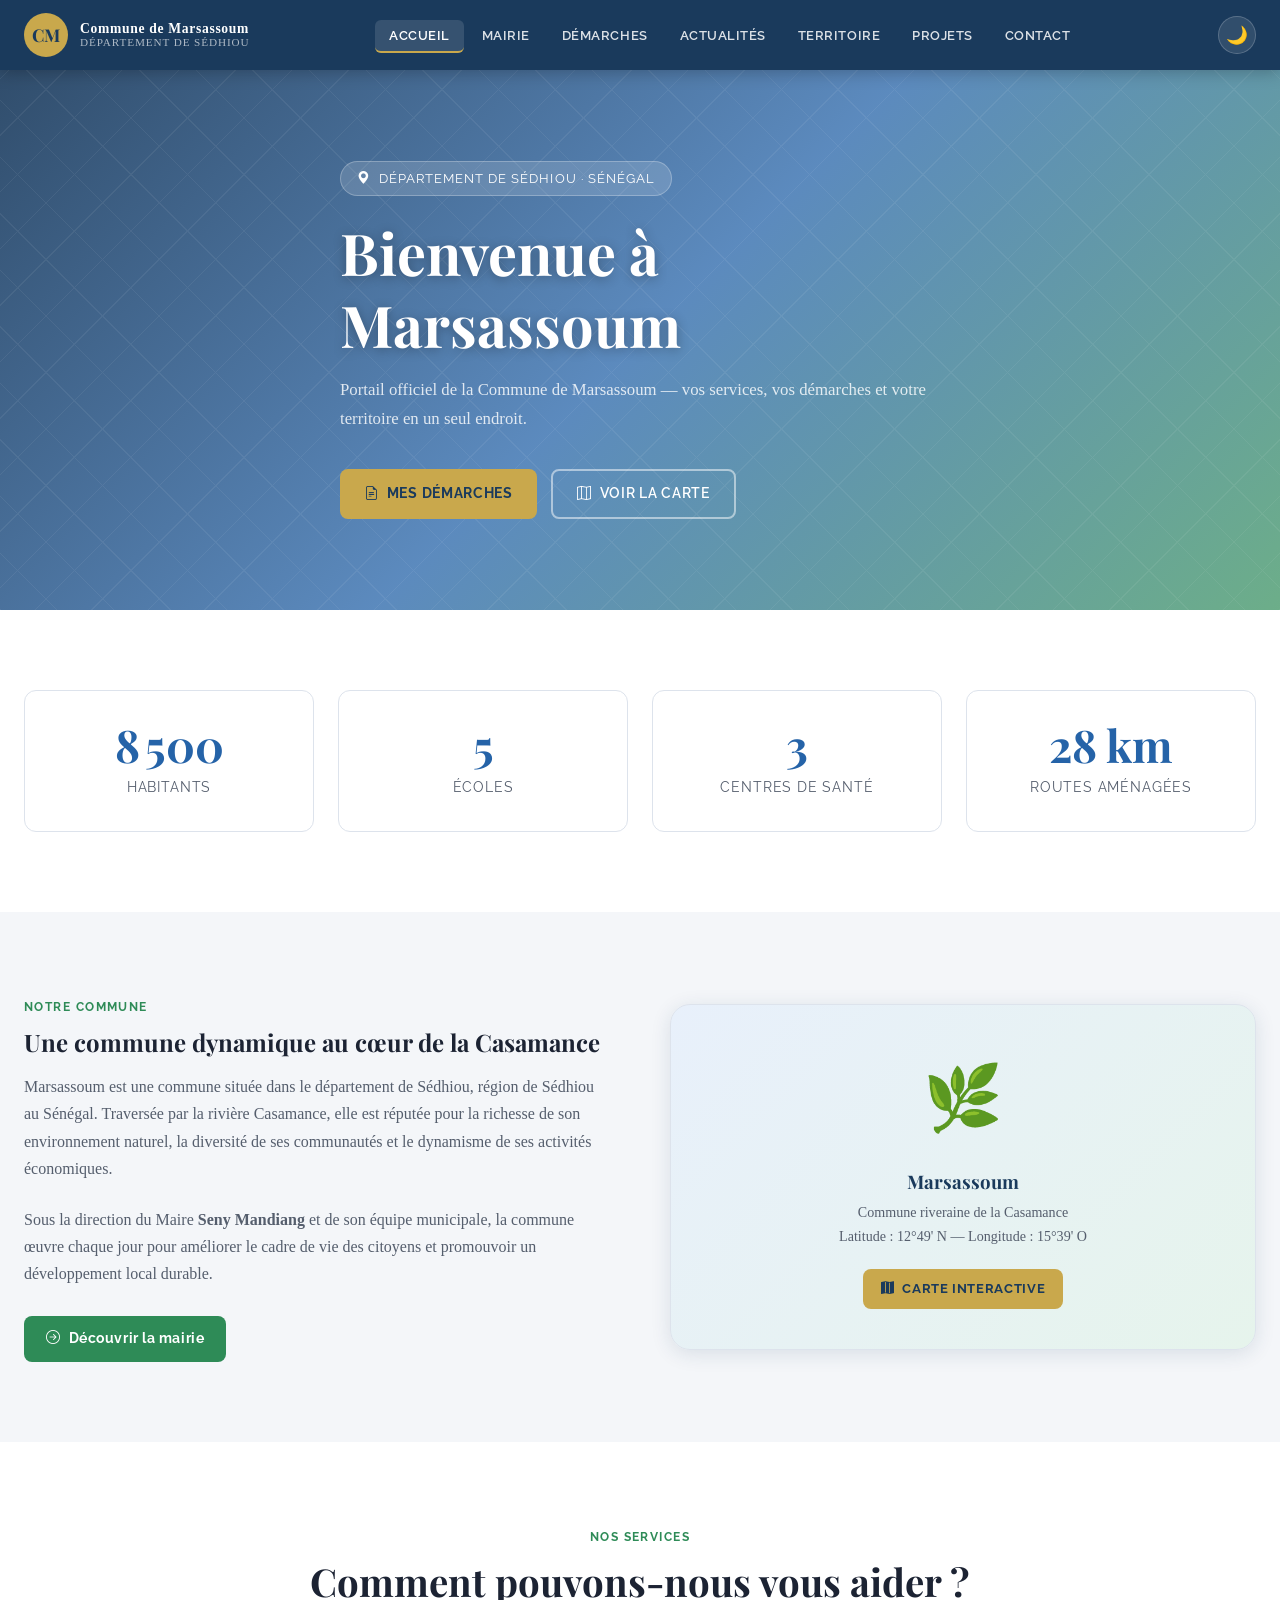
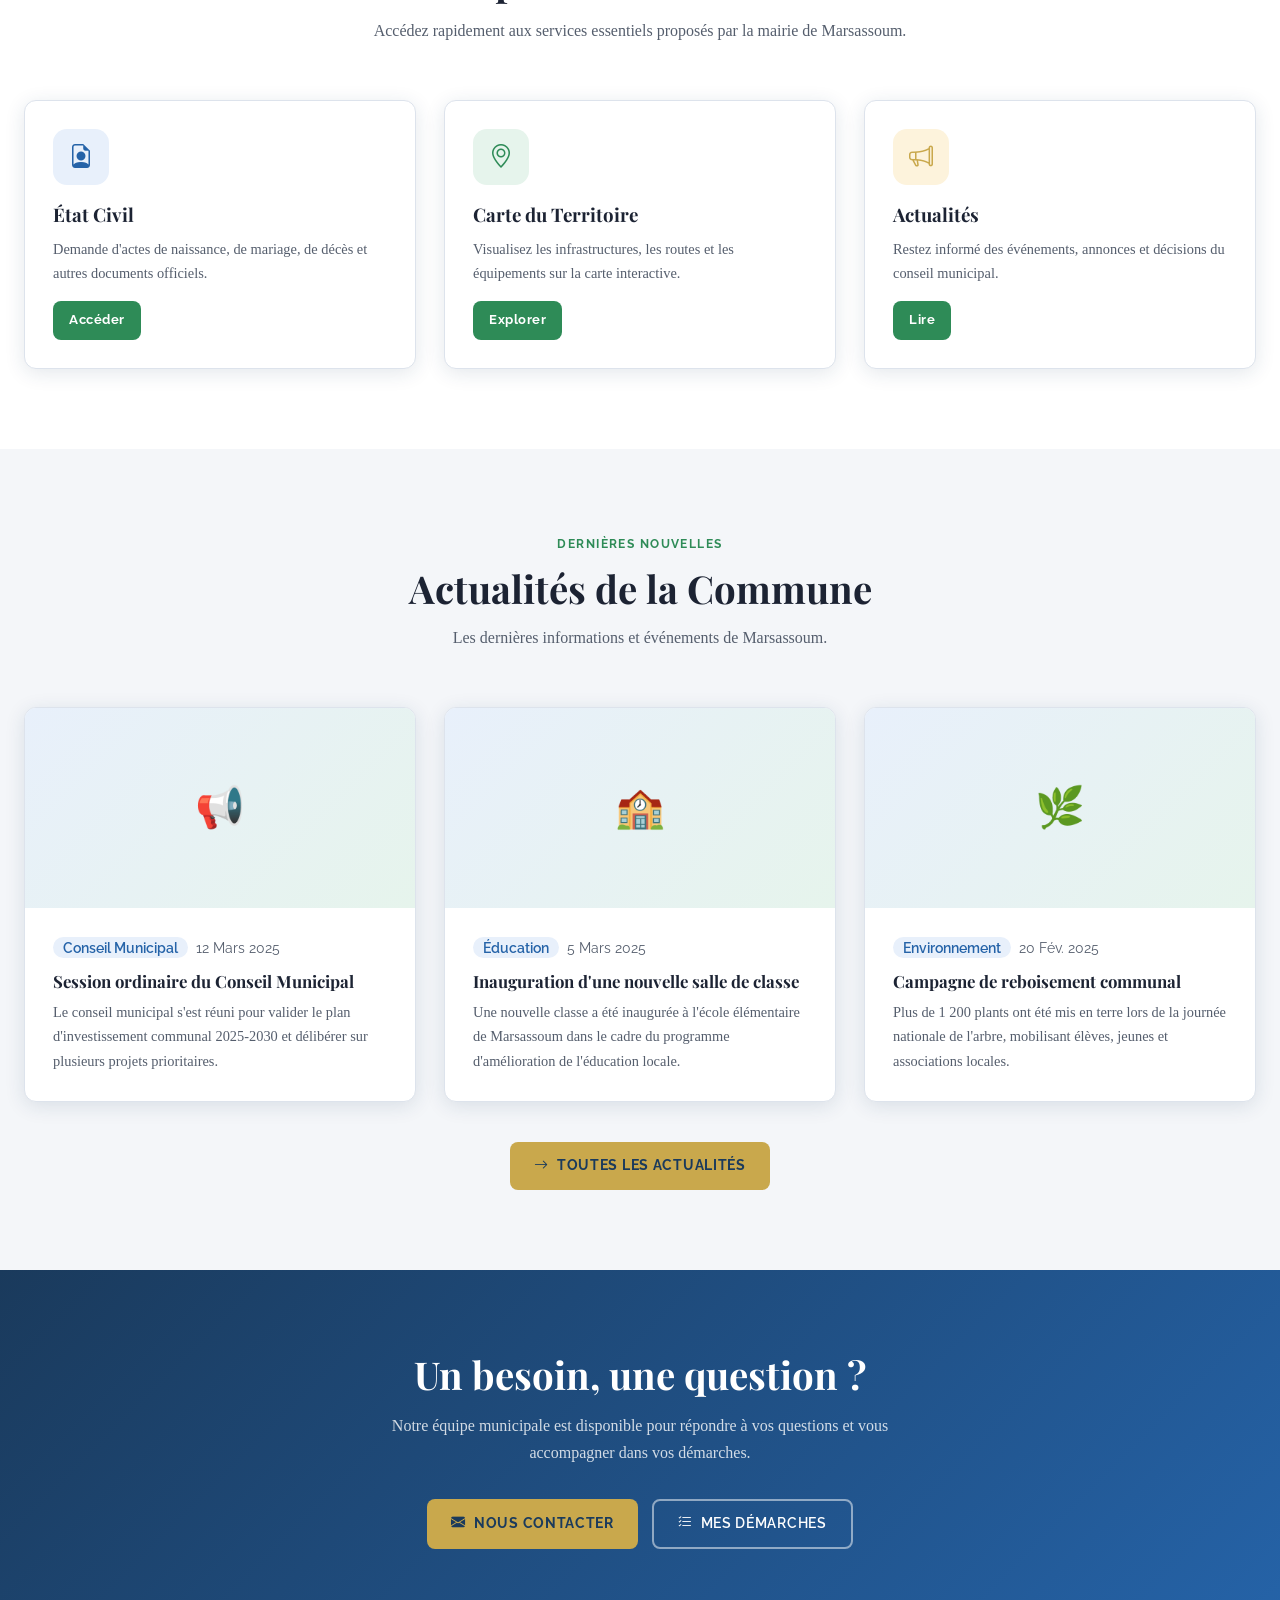
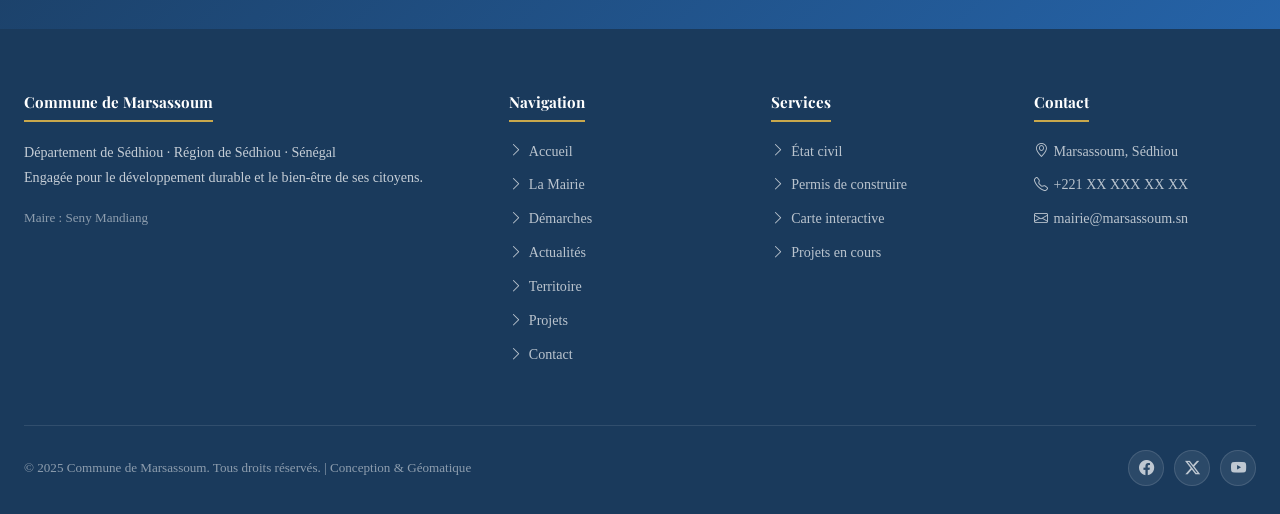
==== commit d8f4bb7d: "Update script source path in index.html" ====
--- a/index.html
+++ b/index.html
@@ -323,6 +323,6 @@
   </button>
 
   <!-- Script principal -->
-  <script src="js/script.js"></script>
+  <script src="script.js"></script>
 </body>
 </html>
